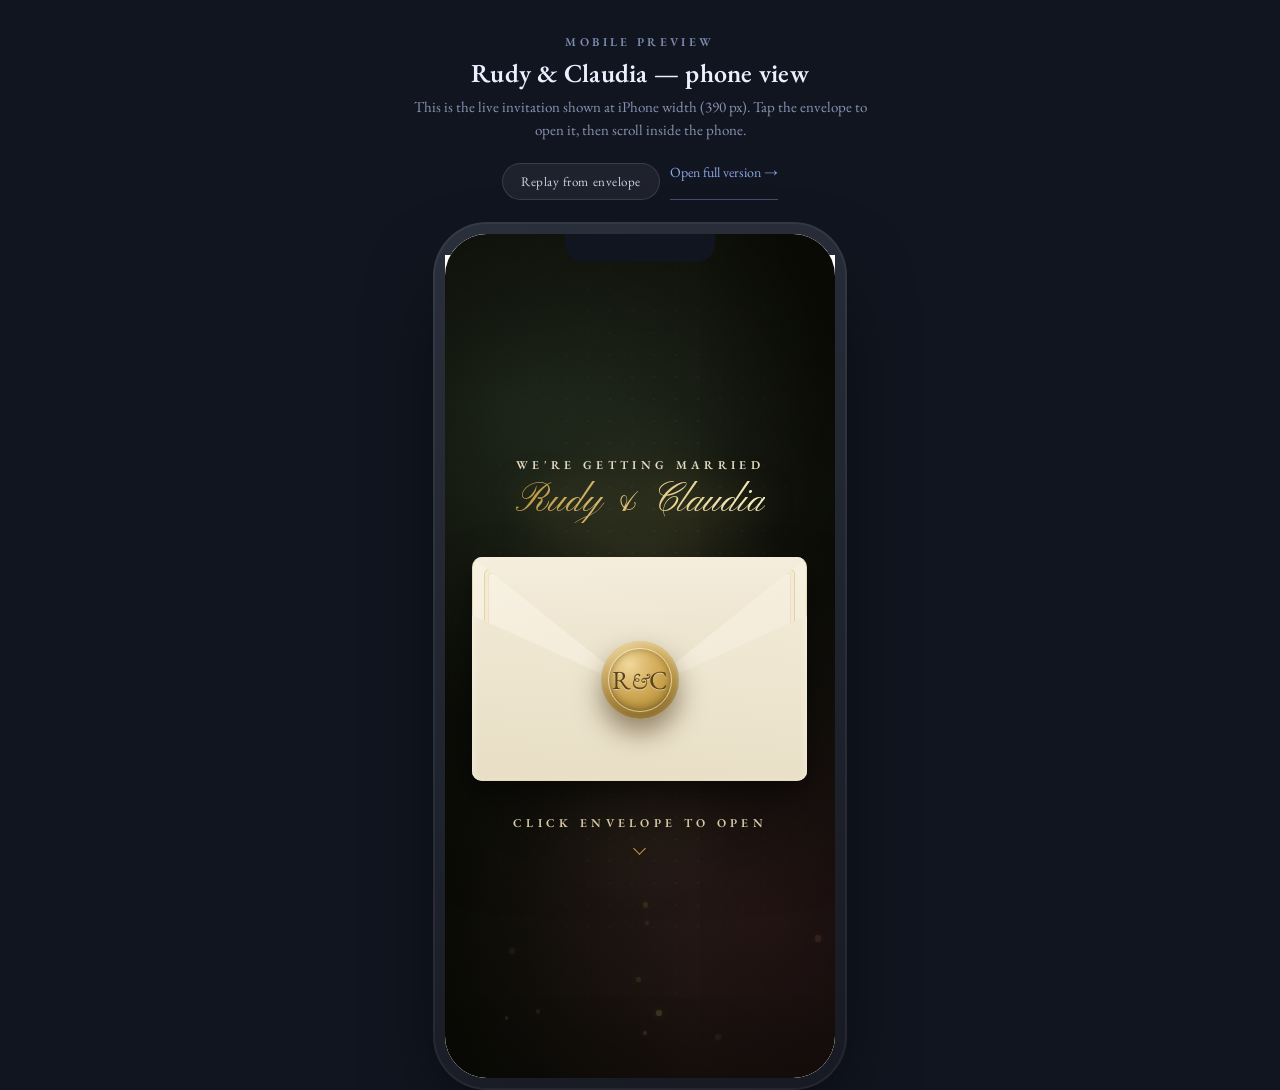
==== mobile-preview.html @ daa83dc6 "Rudy & Claudia wedding invitation Co-Authored-By: Claude Fable 5 <noreply@anthropic.com>" ====
<!DOCTYPE html>
<html lang="en">
<head>
<meta charset="UTF-8" />
<meta name="viewport" content="width=device-width, initial-scale=1" />
<title>Mobile Preview — Rudy & Claudia</title>
<link rel="preconnect" href="https://fonts.googleapis.com" />
<link rel="preconnect" href="https://fonts.gstatic.com" crossorigin />
<link href="https://fonts.googleapis.com/css2?family=EB+Garamond:ital,wght@0,400;0,500;0,600&display=swap" rel="stylesheet" />
<style>
  :root{ --phone-w:390px; --phone-h:844px; }
  *{box-sizing:border-box;}
  html,body{margin:0;height:100%;}
  body{
    background:#11151f;
    color:#cdd6ea;
    font-family:'EB Garamond',Georgia,serif;
    min-height:100%;
    display:flex;flex-direction:column;align-items:center;
    padding:34px 16px 60px;
    gap:22px;
  }
  .cap{
    text-align:center;display:flex;flex-direction:column;gap:6px;align-items:center;
  }
  .cap .ey{
    font-size:12px;letter-spacing:.28em;text-transform:uppercase;color:#7d8cb0;font-weight:600;
  }
  .cap h1{font-size:26px;font-weight:600;margin:0;color:#eaf0ff;letter-spacing:.01em;}
  .cap p{margin:0;font-size:15px;color:#8893b3;max-width:460px;line-height:1.5;}
  /* phone bezel */
  .phone{
    position:relative;
    width:calc(var(--phone-w) + 24px);
    border-radius:54px;
    background:linear-gradient(160deg,#2a2f3c,#171a22);
    padding:12px;
    box-shadow:0 40px 90px -30px rgba(0,0,0,.8), 0 0 0 2px rgba(255,255,255,.05) inset;
  }
  .screen{
    position:relative;
    width:var(--phone-w);
    height:var(--phone-h);
    border-radius:42px;
    overflow:hidden;
    background:#F7F3EA;
  }
  .notch{
    position:absolute;top:0;left:50%;transform:translateX(-50%);
    width:150px;height:28px;background:#11151f;border-radius:0 0 18px 18px;z-index:5;
  }
  iframe{
    border:0;width:var(--phone-w);height:var(--phone-h);display:block;background:#F7F3EA;
  }
  .controls{display:flex;gap:10px;flex-wrap:wrap;justify-content:center;}
  .btn{
    font-family:inherit;font-size:13px;letter-spacing:.04em;color:#cdd6ea;cursor:pointer;
    background:rgba(255,255,255,.06);border:1px solid rgba(255,255,255,.12);
    border-radius:999px;padding:9px 18px;transition:.15s;
  }
  .btn:hover{background:rgba(255,255,255,.12);border-color:rgba(255,255,255,.25);}
  a.open{color:#8aa6e6;text-decoration:none;font-size:14px;border-bottom:1px solid rgba(138,166,230,.4);}
</style>
</head>
<body>
  <div class="cap">
    <span class="ey">Mobile preview</span>
    <h1>Rudy &amp; Claudia — phone view</h1>
    <p>This is the live invitation shown at iPhone width (390&nbsp;px). Tap the envelope to open it, then scroll inside the phone.</p>
  </div>

  <div class="controls">
    <button class="btn" id="reload" type="button">Replay from envelope</button>
    <a class="open" href="index.html">Open full version →</a>
  </div>

  <div class="phone">
    <div class="screen">
      <div class="notch"></div>
      <iframe id="frame" src="index.html" title="Wedding invitation mobile view"></iframe>
    </div>
  </div>

  <script>
    const frame = document.getElementById('frame');
    document.getElementById('reload').addEventListener('click', () => {
      try { frame.contentWindow.sessionStorage.removeItem('rc_opened'); } catch(e){}
      frame.src = frame.src.split('#')[0].split('?')[0] + '?t=' + Date.now();
    });
  </script>
</body>
</html>
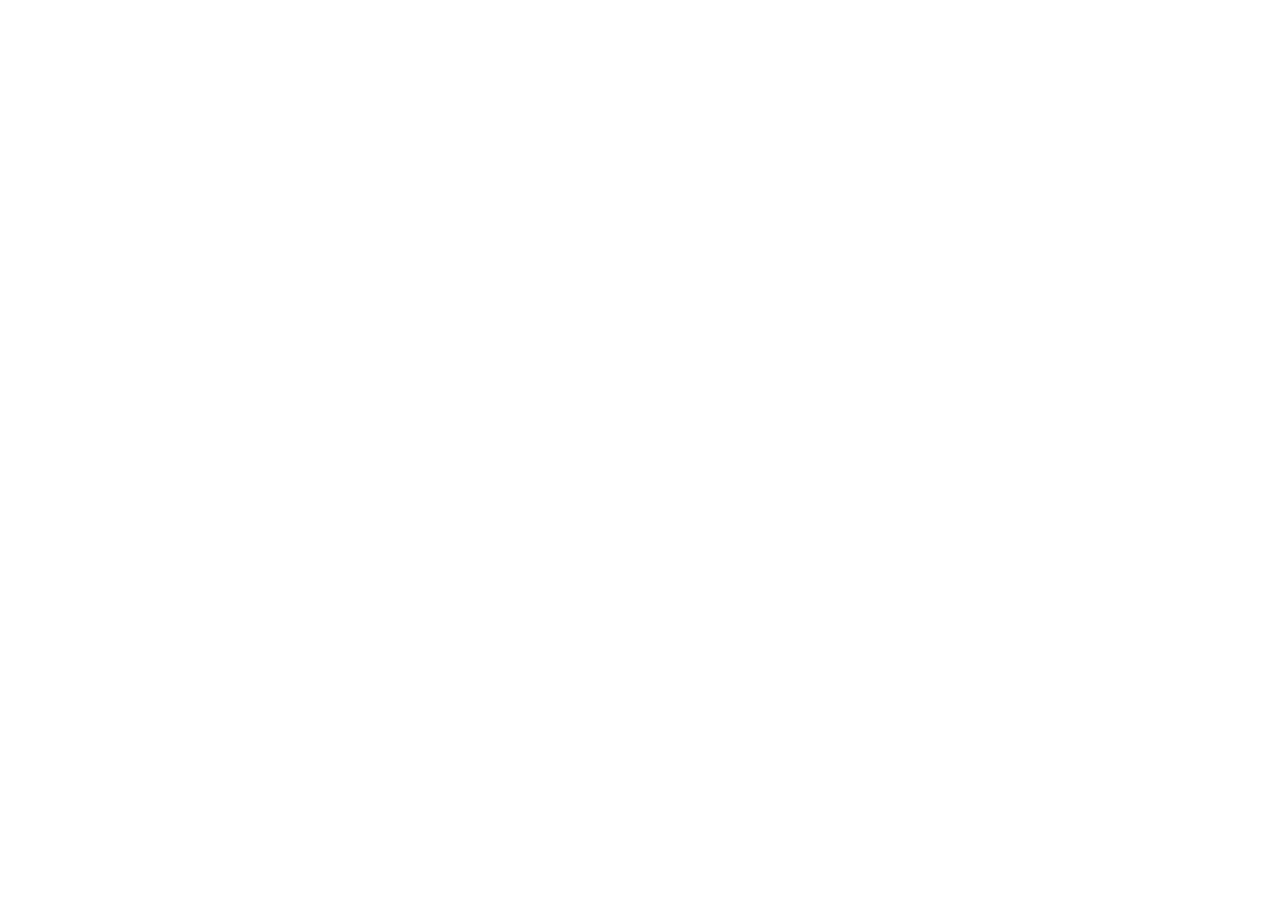
==== commit 0933730d: "Redirect to rudy-and-claudia.github.io Co-Authored-By: Claude Fable 5 <noreply@anthropic.com>" ====
--- a/mobile-preview.html
+++ b/mobile-preview.html
@@ -2,91 +2,9 @@
 <html lang="en">
 <head>
 <meta charset="UTF-8" />
-<meta name="viewport" content="width=device-width, initial-scale=1" />
-<title>Mobile Preview — Rudy & Claudia</title>
-<link rel="preconnect" href="https://fonts.googleapis.com" />
-<link rel="preconnect" href="https://fonts.gstatic.com" crossorigin />
-<link href="https://fonts.googleapis.com/css2?family=EB+Garamond:ital,wght@0,400;0,500;0,600&display=swap" rel="stylesheet" />
-<style>
-  :root{ --phone-w:390px; --phone-h:844px; }
-  *{box-sizing:border-box;}
-  html,body{margin:0;height:100%;}
-  body{
-    background:#11151f;
-    color:#cdd6ea;
-    font-family:'EB Garamond',Georgia,serif;
-    min-height:100%;
-    display:flex;flex-direction:column;align-items:center;
-    padding:34px 16px 60px;
-    gap:22px;
-  }
-  .cap{
-    text-align:center;display:flex;flex-direction:column;gap:6px;align-items:center;
-  }
-  .cap .ey{
-    font-size:12px;letter-spacing:.28em;text-transform:uppercase;color:#7d8cb0;font-weight:600;
-  }
-  .cap h1{font-size:26px;font-weight:600;margin:0;color:#eaf0ff;letter-spacing:.01em;}
-  .cap p{margin:0;font-size:15px;color:#8893b3;max-width:460px;line-height:1.5;}
-  /* phone bezel */
-  .phone{
-    position:relative;
-    width:calc(var(--phone-w) + 24px);
-    border-radius:54px;
-    background:linear-gradient(160deg,#2a2f3c,#171a22);
-    padding:12px;
-    box-shadow:0 40px 90px -30px rgba(0,0,0,.8), 0 0 0 2px rgba(255,255,255,.05) inset;
-  }
-  .screen{
-    position:relative;
-    width:var(--phone-w);
-    height:var(--phone-h);
-    border-radius:42px;
-    overflow:hidden;
-    background:#F7F3EA;
-  }
-  .notch{
-    position:absolute;top:0;left:50%;transform:translateX(-50%);
-    width:150px;height:28px;background:#11151f;border-radius:0 0 18px 18px;z-index:5;
-  }
-  iframe{
-    border:0;width:var(--phone-w);height:var(--phone-h);display:block;background:#F7F3EA;
-  }
-  .controls{display:flex;gap:10px;flex-wrap:wrap;justify-content:center;}
-  .btn{
-    font-family:inherit;font-size:13px;letter-spacing:.04em;color:#cdd6ea;cursor:pointer;
-    background:rgba(255,255,255,.06);border:1px solid rgba(255,255,255,.12);
-    border-radius:999px;padding:9px 18px;transition:.15s;
-  }
-  .btn:hover{background:rgba(255,255,255,.12);border-color:rgba(255,255,255,.25);}
-  a.open{color:#8aa6e6;text-decoration:none;font-size:14px;border-bottom:1px solid rgba(138,166,230,.4);}
-</style>
+<title>Mobile Preview — Rudy &amp; Claudia</title>
+<meta http-equiv="refresh" content="0; url=https://rudy-and-claudia.github.io/mobile-preview.html" />
+<script>location.replace('https://rudy-and-claudia.github.io/mobile-preview.html');</script>
 </head>
-<body>
-  <div class="cap">
-    <span class="ey">Mobile preview</span>
-    <h1>Rudy &amp; Claudia — phone view</h1>
-    <p>This is the live invitation shown at iPhone width (390&nbsp;px). Tap the envelope to open it, then scroll inside the phone.</p>
-  </div>
-
-  <div class="controls">
-    <button class="btn" id="reload" type="button">Replay from envelope</button>
-    <a class="open" href="index.html">Open full version →</a>
-  </div>
-
-  <div class="phone">
-    <div class="screen">
-      <div class="notch"></div>
-      <iframe id="frame" src="index.html" title="Wedding invitation mobile view"></iframe>
-    </div>
-  </div>
-
-  <script>
-    const frame = document.getElementById('frame');
-    document.getElementById('reload').addEventListener('click', () => {
-      try { frame.contentWindow.sessionStorage.removeItem('rc_opened'); } catch(e){}
-      frame.src = frame.src.split('#')[0].split('?')[0] + '?t=' + Date.now();
-    });
-  </script>
-</body>
+<body></body>
 </html>
